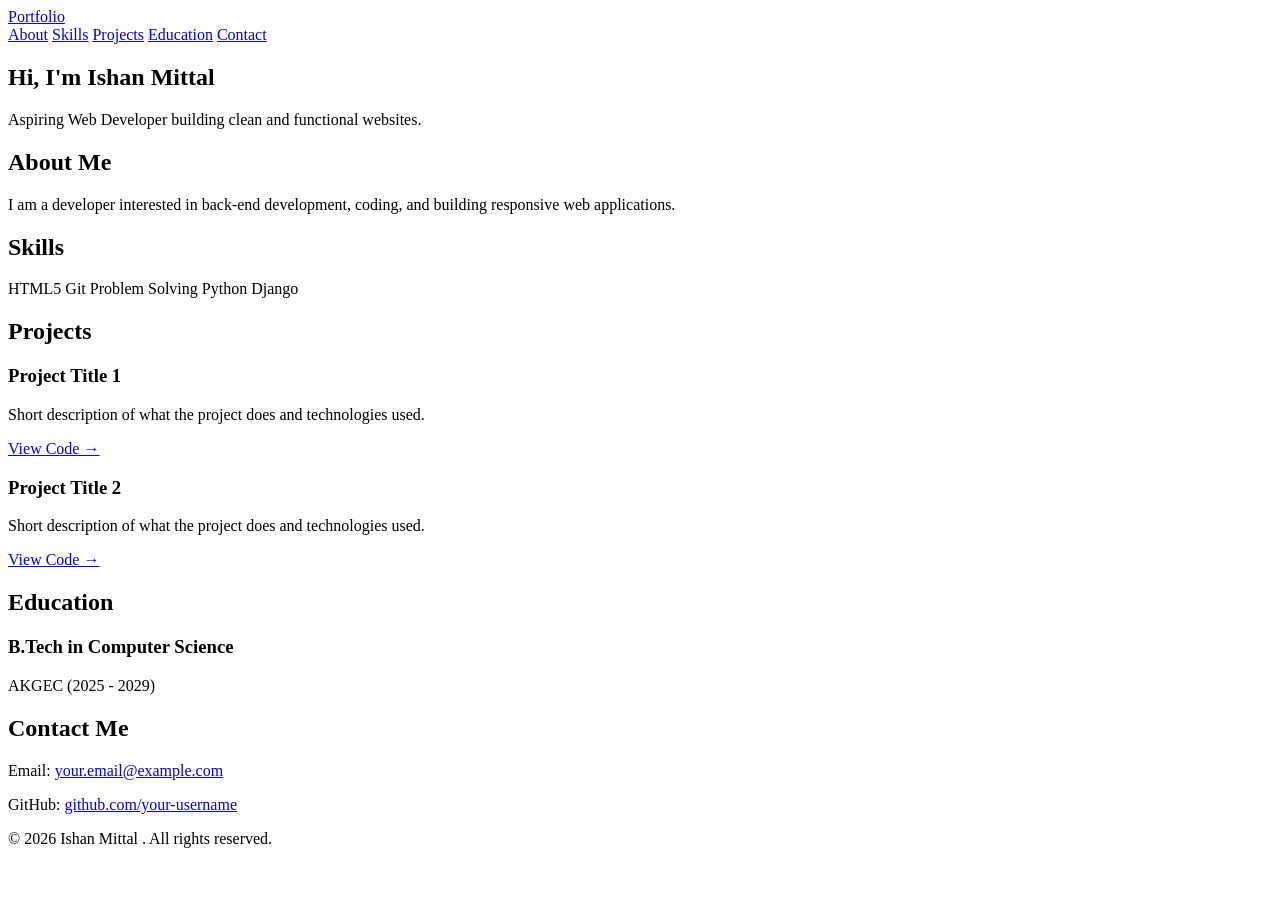
==== index.html @ beb21041 "Html file for portfolio" ====
<!DOCTYPE html>
<html lang="en">
<head>
  <meta charset="UTF-8">
  <meta name="viewport" content="width=device-width, initial-scale=1.0">
  <title>Portfolio | Ishan Mittal</title>
  <link rel="stylesheet" href="style.css">
</head>
<body>

  <!-- Navigation -->
  <nav class="nav">
    <a href="#home" class="logo">Portfolio</a>
    <div class="nav-links">
      <a href="#about">About</a>
      <a href="#skills">Skills</a>
      <a href="#projects">Projects</a>
      <a href="#education">Education</a>
      <a href="#contact">Contact</a>
    </div>
  </nav>

  <!-- Home Section -->
  <section id="home" class="hero">
    <h1>Hi, I'm <span>Ishan Mittal</span></h1>
    <p>Aspiring Web Developer building clean and functional websites.</p>
  </section>

  <main class="container">
    <!-- About Section -->
    <section id="about">
      <h2>About Me</h2>
      <p>I am a developer interested in back-end development, coding, and building responsive web applications.</p>
    </section>

    <!-- Skills Section -->
    <section id="skills">
      <h2>Skills</h2>
      <div class="tags">
        <span>HTML5</span>
        <span>Git</span>
        <span>Problem Solving</span>
        <span>Python</span>
        <span>Django</span>
      </div>
    </section>

    <!-- Projects Section -->
    <section id="projects">
      <h2>Projects</h2>
      <div class="grid">
        <div class="card">
          <h3>Project Title 1</h3>
          <p>Short description of what the project does and technologies used.</p>
          <a href="https://github.com" target="_blank">View Code &rarr;</a>
        </div>
        <div class="card">
          <h3>Project Title 2</h3>
          <p>Short description of what the project does and technologies used.</p>
          <a href="https://github.com" target="_blank">View Code &rarr;</a>
        </div>
      </div>
    </section>

    <!-- Education Section -->
    <section id="education">
      <h2>Education</h2>
      <div class="card">
        <h3>B.Tech in Computer Science</h3>
        <p>AKGEC (2025 - 2029)</p>
      </div>
    </section>

    <!-- Contact Section -->
    <section id="contact">
      <h2>Contact Me</h2>
      <p>Email: <a href="mailto:your.email@example.com" target="_blank">your.email@example.com</a></p>
      <p>GitHub: <a href="https://github.com/IshanMittal007" target="_blank">github.com/your-username</a></p>
    </section>
  </main>

  <!-- Footer -->
  <footer>
    <p>&copy; 2026 Ishan Mittal . All rights reserved.</p>
  </footer>

</body>
</html>
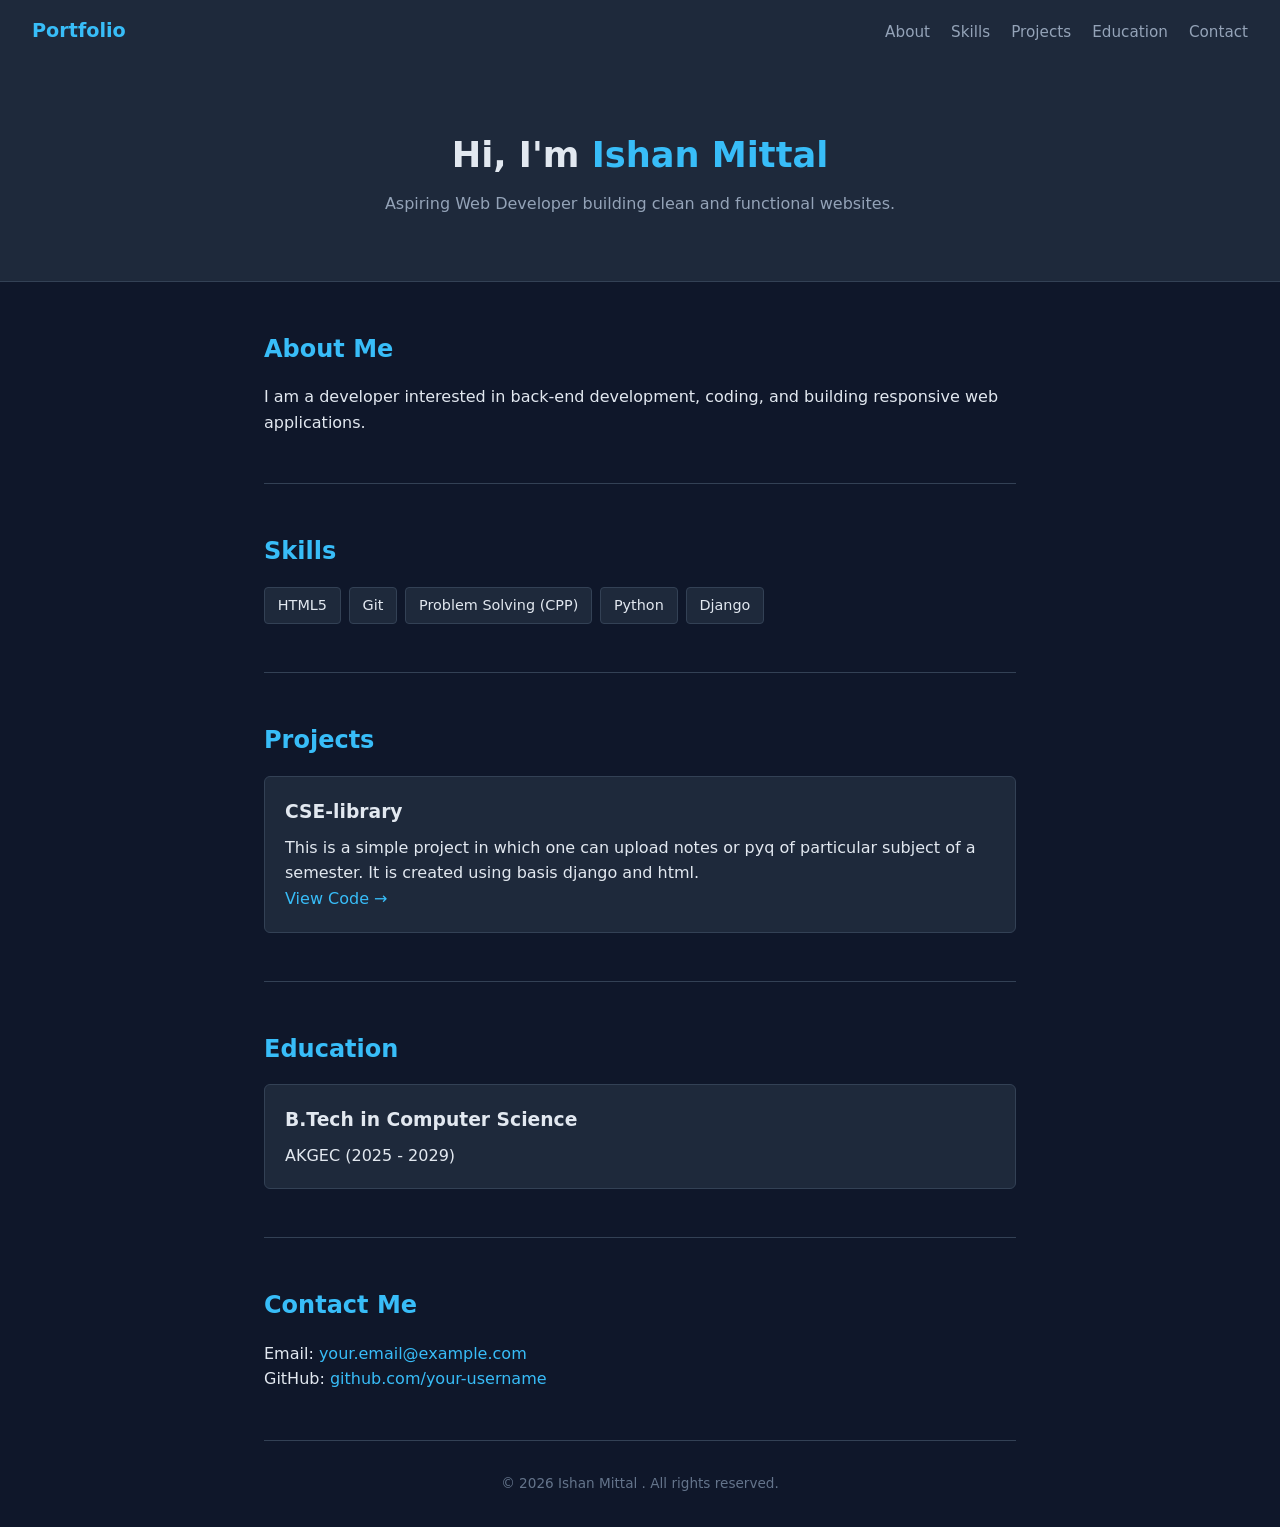
==== commit cd401da3: "html file" ====
--- a/index.html
+++ b/index.html
@@ -39,7 +39,7 @@
       <div class="tags">
         <span>HTML5</span>
         <span>Git</span>
-        <span>Problem Solving</span>
+        <span>Problem Solving (CPP)</span>
         <span>Python</span>
         <span>Django</span>
       </div>
@@ -50,14 +50,11 @@
       <h2>Projects</h2>
       <div class="grid">
         <div class="card">
-          <h3>Project Title 1</h3>
-          <p>Short description of what the project does and technologies used.</p>
-          <a href="https://github.com" target="_blank">View Code &rarr;</a>
-        </div>
-        <div class="card">
-          <h3>Project Title 2</h3>
-          <p>Short description of what the project does and technologies used.</p>
-          <a href="https://github.com" target="_blank">View Code &rarr;</a>
+          <h3>CSE-library</h3>
+          <p>This is a simple project in which one can upload notes or pyq of particular subject of a semester.
+            It is created using basis django and html.
+          </p>
+          <a href="https://github.com/IshanMittal007/Cse-library" target="_blank">View Code &rarr;</a>
         </div>
       </div>
     </section>
--- a/style.css
+++ b/style.css
@@ -0,0 +1,132 @@
+* {
+  box-sizing: border-box;
+  margin: 0;
+  padding: 0;
+}
+
+html {
+  scroll-behavior: smooth;
+  font-family: system-ui, -apple-system, sans-serif;
+  background-color: #0f172a;
+  color: #e2e8f0;
+  line-height: 1.6;
+}
+
+/* Nav */
+.nav {
+  display: flex;
+  justify-content: space-between;
+  align-items: center;
+  padding: 1rem 2rem;
+  background: #1e293b;
+  position: sticky;
+  top: 0;
+}
+
+.logo {
+  font-weight: 700;
+  font-size: 1.2rem;
+  color: #38bdf8;
+  text-decoration: none;
+}
+
+.nav-links a {
+  color: #94a3b8;
+  margin-left: 1rem;
+  text-decoration: none;
+  font-size: 0.95rem;
+}
+
+.nav-links a:hover {
+  color: #38bdf8;
+}
+
+/* Layout */
+.container {
+  max-width: 800px;
+  margin: auto;
+  padding: 0 1.5rem;
+}
+
+section {
+  padding: 3rem 0;
+  border-bottom: 1px solid #334155;
+}
+
+h2 {
+  color: #38bdf8;
+  margin-bottom: 1rem;
+}
+
+/* Hero */
+.hero {
+  text-align: center;
+  padding: 4rem 1.5rem;
+  background: #1e293b;
+}
+
+.hero h1 {
+  font-size: 2.2rem;
+  margin-bottom: 0.5rem;
+}
+
+.hero span {
+  color: #38bdf8;
+}
+
+.hero p {
+  color: #94a3b8;
+}
+
+/* Skills Tags */
+.tags {
+  display: flex;
+  flex-wrap: wrap;
+  gap: 0.5rem;
+}
+
+.tags span {
+  background: #1e293b;
+  border: 1px solid #334155;
+  padding: 0.4rem 0.8rem;
+  border-radius: 4px;
+  font-size: 0.9rem;
+}
+
+/* Project Cards & Grid */
+.grid {
+  display: grid;
+  grid-template-columns: repeat(auto-fit, minmax(250px, 1fr));
+  gap: 1rem;
+}
+
+.card {
+  background: #1e293b;
+  padding: 1.25rem;
+  border-radius: 6px;
+  border: 1px solid #334155;
+}
+
+.card h3 {
+  margin-bottom: 0.5rem;
+}
+
+.card a, #contact a {
+  color: #38bdf8;
+  text-decoration: none;
+}
+
+/* Footer */
+footer {
+  text-align: center;
+  padding: 2rem;
+  color: #64748b;
+  font-size: 0.85rem;
+}
+
+/* Responsive adjustment */
+@media (max-width: 600px) {
+  .nav-links {
+    display: none;
+  }
+}
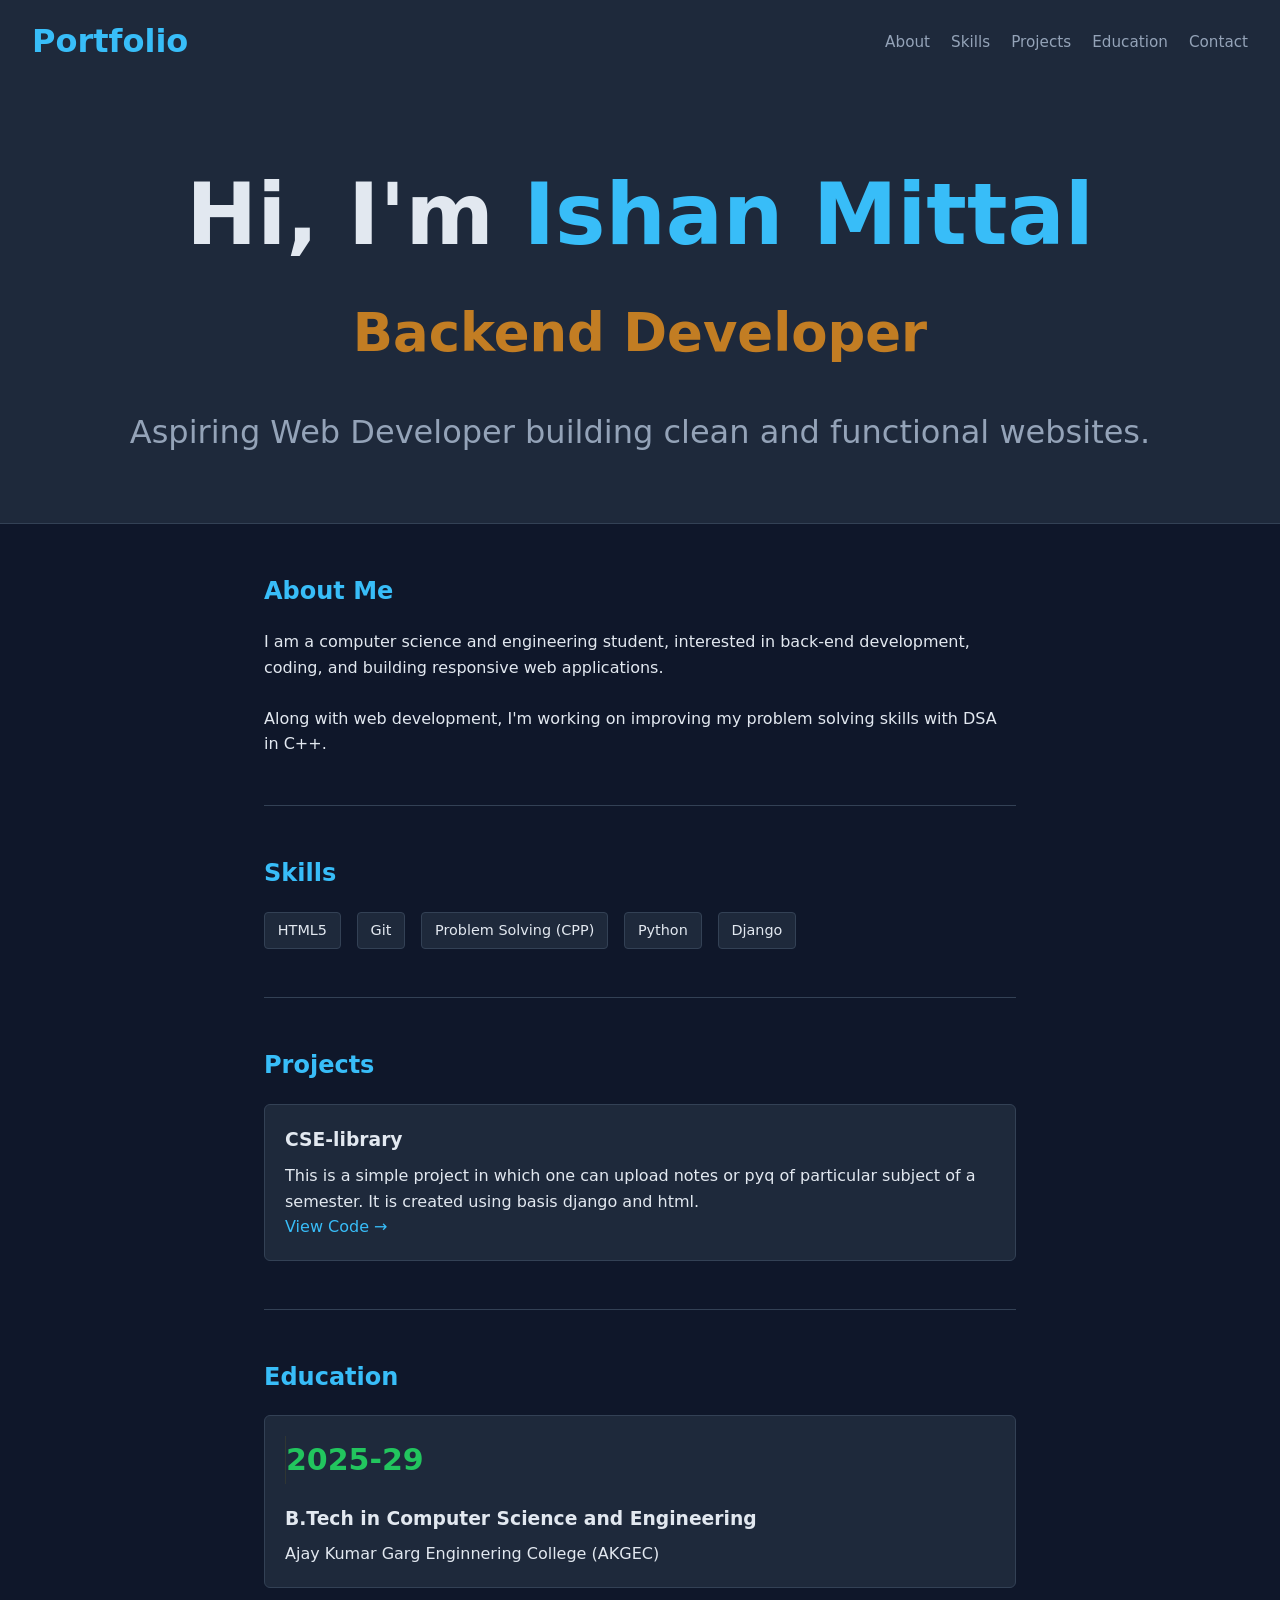
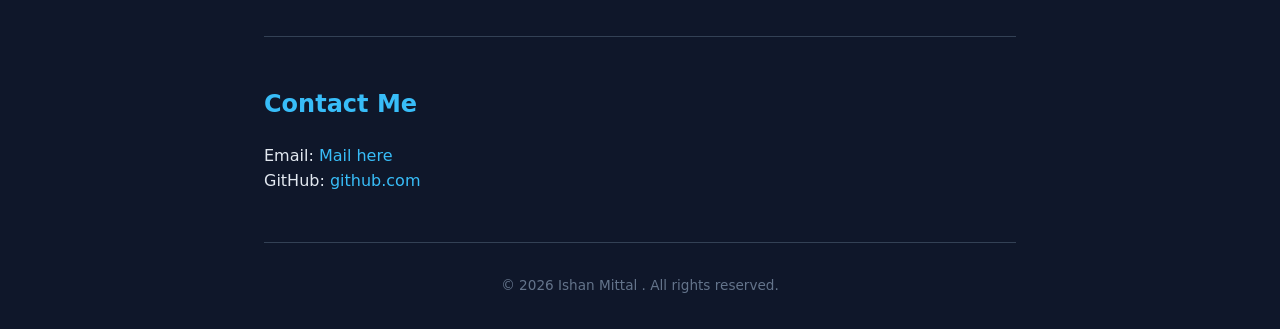
==== commit cdafdf52: "adding style to make more effective" ====
--- a/index.html
+++ b/index.html
@@ -23,6 +23,7 @@
   <!-- Home Section -->
   <section id="home" class="hero">
     <h1>Hi, I'm <span>Ishan Mittal</span></h1>
+    <h2>Backend Developer</h2>
     <p>Aspiring Web Developer building clean and functional websites.</p>
   </section>
 
@@ -30,7 +31,9 @@
     <!-- About Section -->
     <section id="about">
       <h2>About Me</h2>
-      <p>I am a developer interested in back-end development, coding, and building responsive web applications.</p>
+      <p id="content1">I am a computer science and engineering student, interested in back-end development, coding, and building responsive web applications.</p>
+      <br>
+      <p id="content2">Along with web development, I'm working on improving my problem solving skills with DSA in C++.</p>
     </section>
 
     <!-- Skills Section -->
@@ -63,16 +66,21 @@
     <section id="education">
       <h2>Education</h2>
       <div class="card">
-        <h3>B.Tech in Computer Science</h3>
-        <p>AKGEC (2025 - 2029)</p>
+        <div class="education-year">
+            2025-29
+        </div>
+        <div class="content">
+          <h3>B.Tech in Computer Science and Engineering</h3>
+          <p>Ajay Kumar Garg Enginnering College (AKGEC)</p>
+        </div>
       </div>
     </section>
 
     <!-- Contact Section -->
     <section id="contact">
       <h2>Contact Me</h2>
-      <p>Email: <a href="mailto:your.email@example.com" target="_blank">your.email@example.com</a></p>
-      <p>GitHub: <a href="https://github.com/IshanMittal007" target="_blank">github.com/your-username</a></p>
+      <p>Email: <a href="mailto:mittalf1@gmail.com" target="_blank">Mail here</a></p>
+      <p>GitHub: <a href="https://github.com/IshanMittal007" target="_blank">github.com</a></p>
     </section>
   </main>
 
--- a/style.css
+++ b/style.css
@@ -25,7 +25,7 @@
 
 .logo {
   font-weight: 700;
-  font-size: 1.2rem;
+  font-size: 2rem;
   color: #38bdf8;
   text-decoration: none;
 }
@@ -55,7 +55,7 @@
 
 h2 {
   color: #38bdf8;
-  margin-bottom: 1rem;
+  margin-bottom: 1.2rem;
 }
 
 /* Hero */
@@ -66,7 +66,7 @@
 }
 
 .hero h1 {
-  font-size: 2.2rem;
+  font-size: 5.3rem;
   margin-bottom: 0.5rem;
 }
 
@@ -75,14 +75,22 @@
 }
 
 .hero p {
+  font-size: 2rem;
   color: #94a3b8;
 }
+
+.hero h2 {
+  font-size: 3.3rem;
+  margin-bottom: 2rem;
+  color:rgb(194, 125, 35)
+}
+
 
 /* Skills Tags */
 .tags {
   display: flex;
   flex-wrap: wrap;
-  gap: 0.5rem;
+  gap: 1rem;
 }
 
 .tags span {
@@ -116,6 +124,16 @@
   text-decoration: none;
 }
 
+.education-year{
+    border-left: 1px solid #303633;
+    /* padding-left: 30px; */
+    min-width: 110px;
+    margin-bottom: 1.2rem;
+    color: #22c55e;
+    font-size: 30px;
+    font-weight: 700;
+}
+
 /* Footer */
 footer {
   text-align: center;
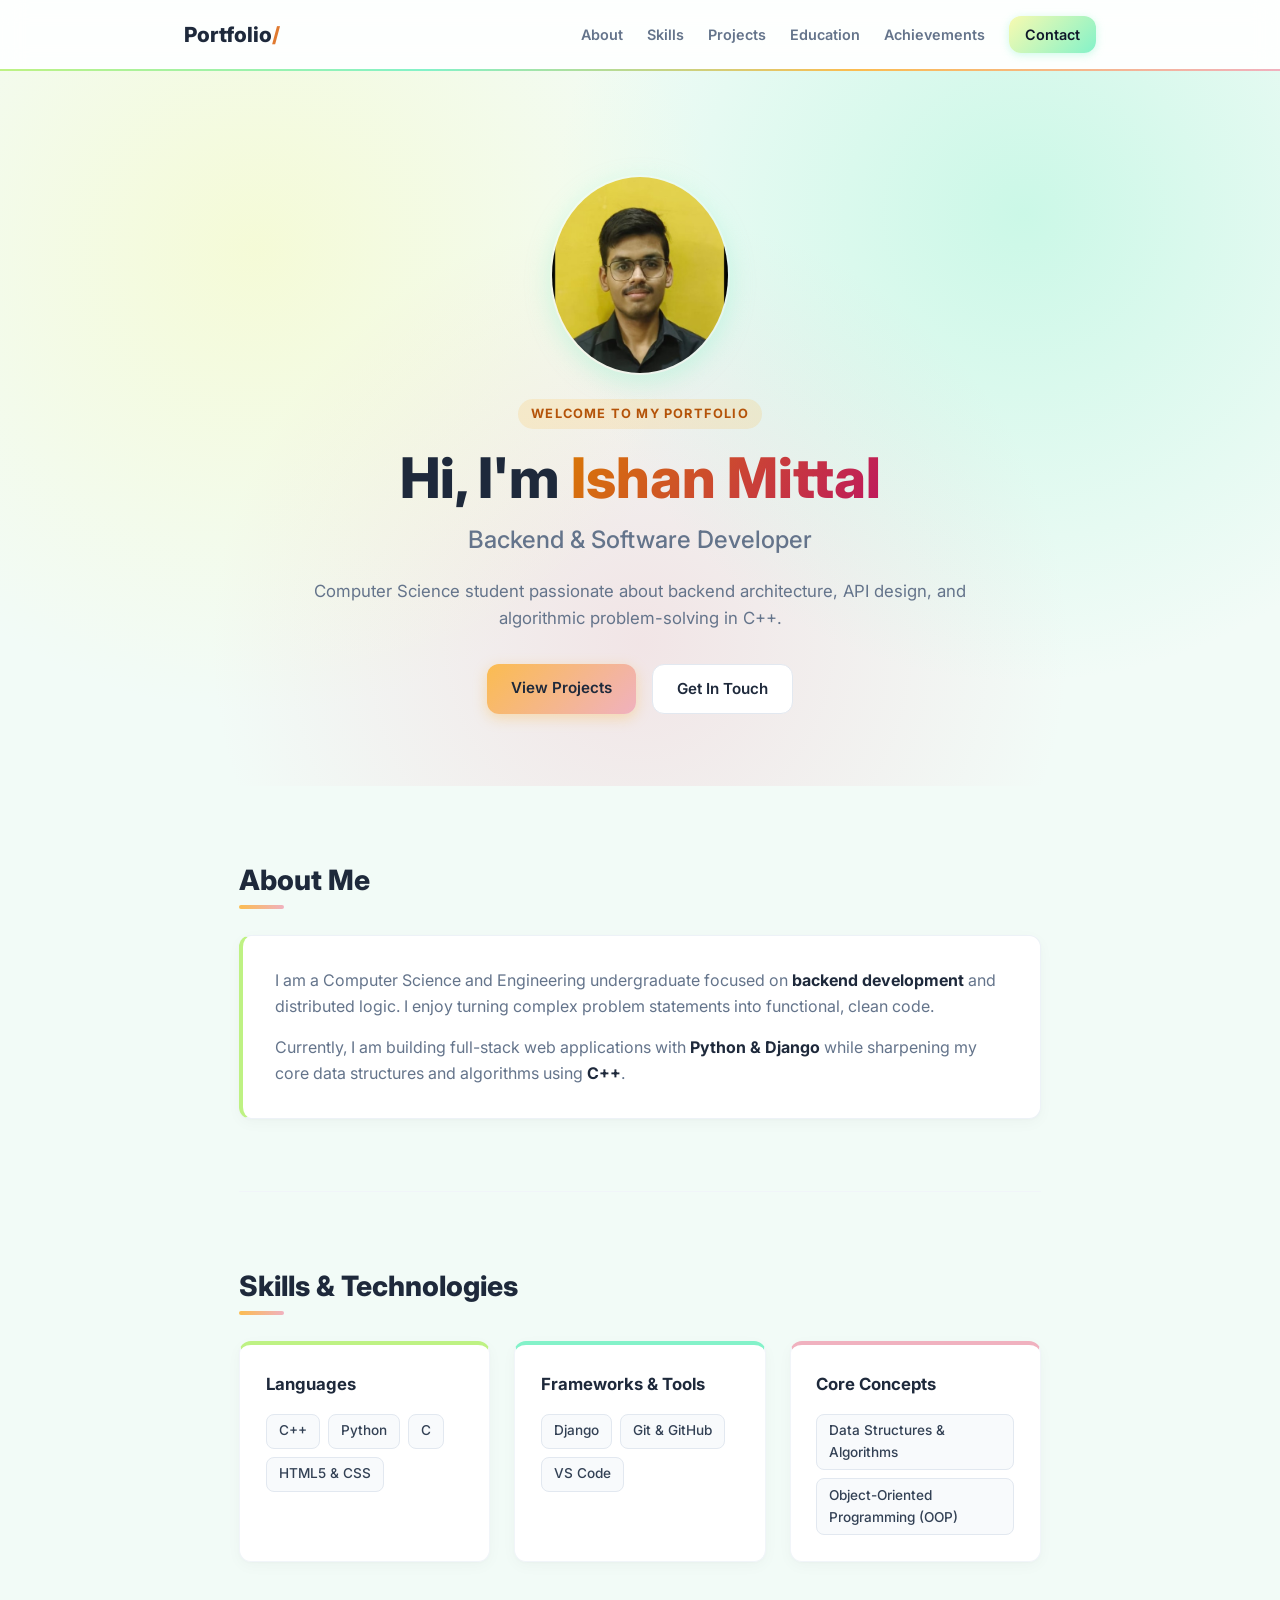
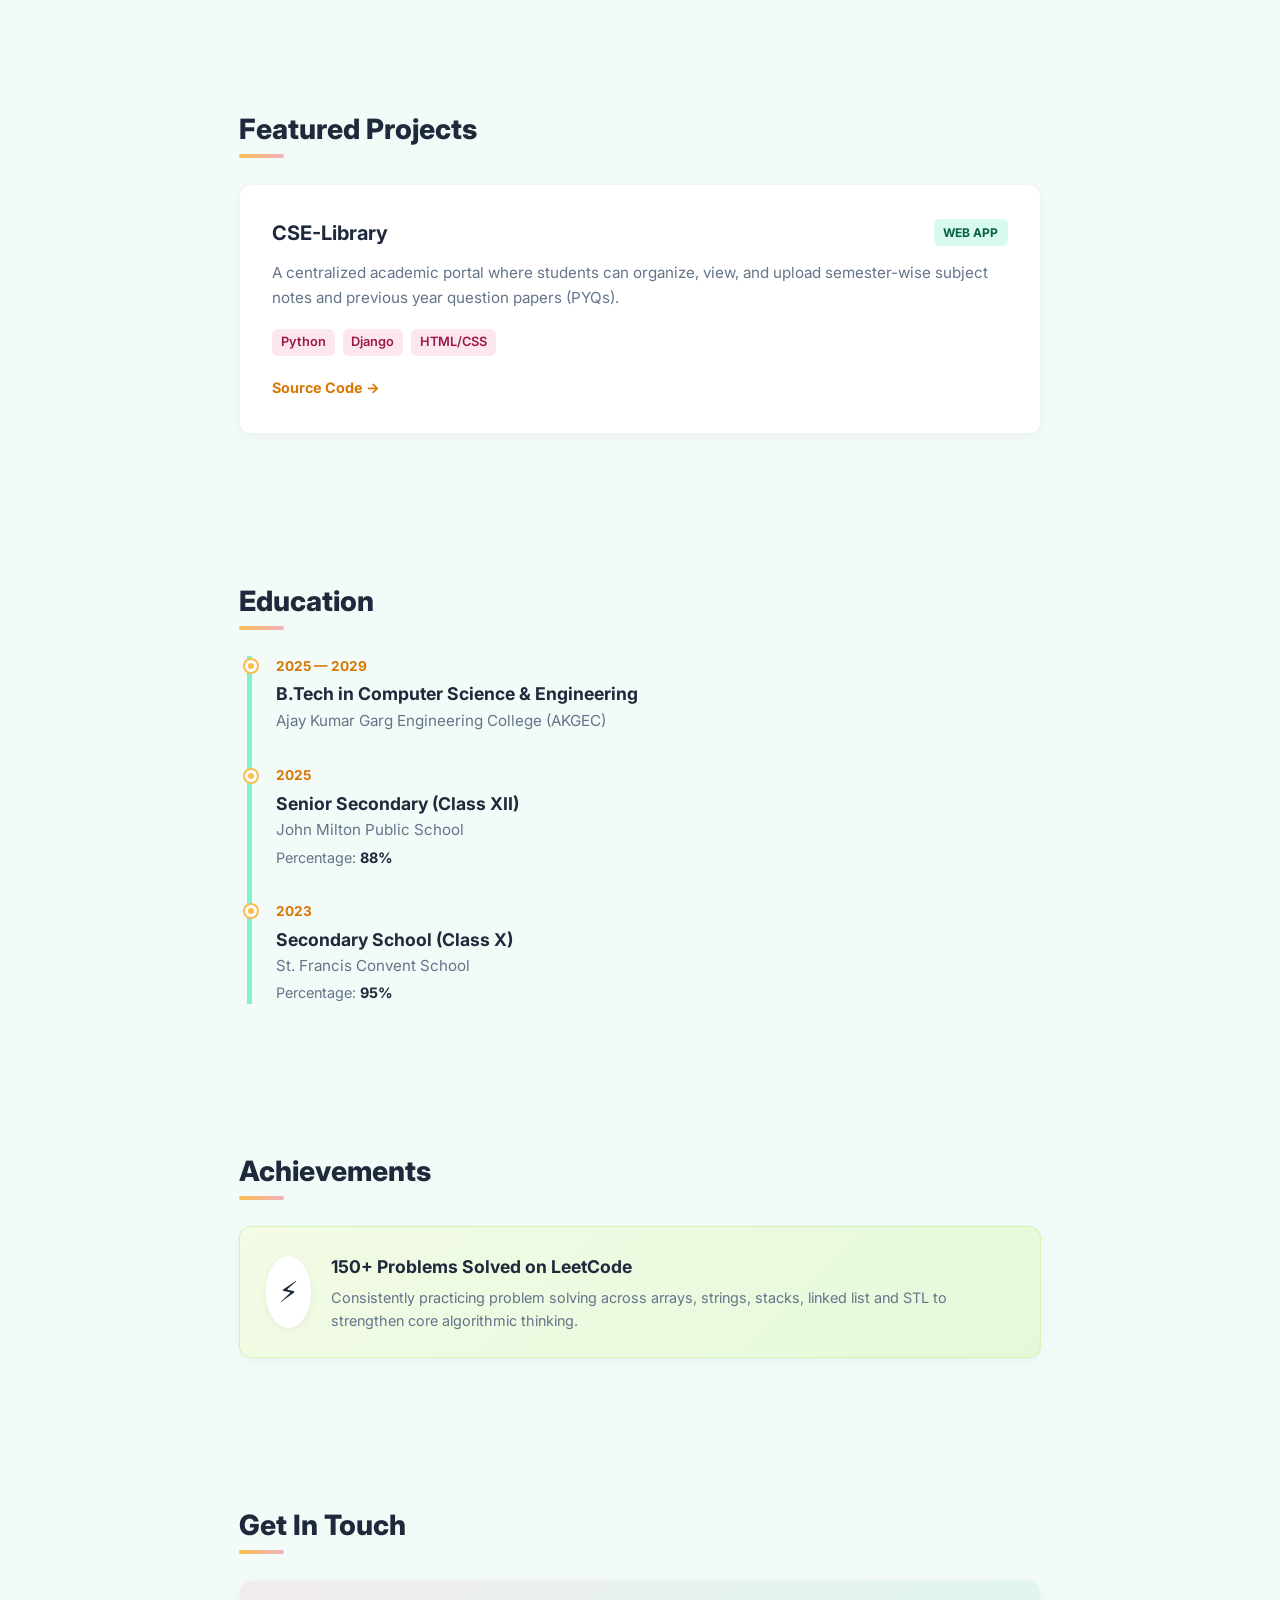
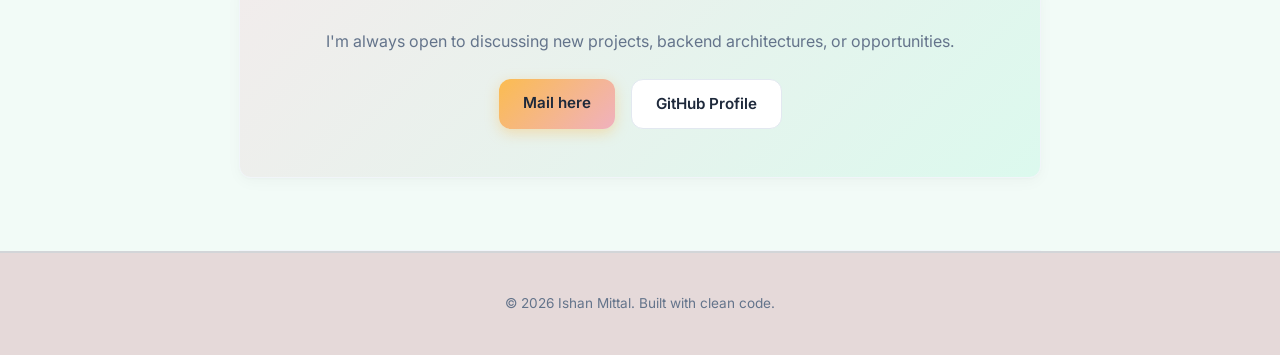
==== commit 742280de: "changing file name" ====
--- a/index.html
+++ b/index.html
@@ -3,90 +3,179 @@
 <head>
   <meta charset="UTF-8">
   <meta name="viewport" content="width=device-width, initial-scale=1.0">
-  <title>Portfolio | Ishan Mittal</title>
+  <title>Ishan Mittal | Backend Developer</title>
   <link rel="stylesheet" href="style.css">
+  <!-- Google Fonts -->
+  <link rel="preconnect" href="https://fonts.googleapis.com">
+  <link rel="preconnect" href="https://fonts.gstatic.com" crossorigin>
+  <link href="https://fonts.googleapis.com/css2?family=Inter:wght@300;400;500;600;700&display=swap" rel="stylesheet">
 </head>
 <body>
 
   <!-- Navigation -->
   <nav class="nav">
-    <a href="#home" class="logo">Portfolio</a>
-    <div class="nav-links">
-      <a href="#about">About</a>
-      <a href="#skills">Skills</a>
-      <a href="#projects">Projects</a>
-      <a href="#education">Education</a>
-      <a href="#contact">Contact</a>
+    <div class="nav-container">
+      <a href="#home" class="logo">Portfolio<span>/</span></a>
+      <div class="nav-links">
+        <a href="#about">About</a>
+        <a href="#skills">Skills</a>
+        <a href="#projects">Projects</a>
+        <a href="#education">Education</a>
+        <a href="#achievements">Achievements</a>
+        <a href="#contact" class="btn-nav">Contact</a>
+      </div>
     </div>
   </nav>
 
-  <!-- Home Section -->
-  <section id="home" class="hero">
-    <h1>Hi, I'm <span>Ishan Mittal</span></h1>
-    <h2>Backend Developer</h2>
-    <p>Aspiring Web Developer building clean and functional websites.</p>
-  </section>
+  <!-- Hero Section -->
+  <header id="home" class="hero">
+    <div class="hero-content">
+        <div class="profile-wrapper">
+            <img src="profile.jpeg" alt="Ishan Mittal" class="profile-img">
+        </div>
+      <p class="hero-tag">Welcome to my portfolio</p>
+      <h1>Hi, I'm <span class="highlight">Ishan Mittal</span></h1>
+      <h2>Backend &amp; Software Developer</h2>
+      <p class="hero-desc">
+        Computer Science student passionate about backend architecture, API design, and algorithmic problem-solving in C++.
+      </p>
+      <div class="hero-btns">
+        <a href="#projects" class="btn btn-primary">View Projects</a>
+        <a href="#contact" class="btn btn-outline">Get In Touch</a>
+      </div>
+    </div>
+  </header>
 
   <main class="container">
+    
     <!-- About Section -->
-    <section id="about">
-      <h2>About Me</h2>
-      <p id="content1">I am a computer science and engineering student, interested in back-end development, coding, and building responsive web applications.</p>
-      <br>
-      <p id="content2">Along with web development, I'm working on improving my problem solving skills with DSA in C++.</p>
+    <section id="about" class="section">
+      <h2 class="section-title">About Me</h2>
+      <div class="about-card">
+        <p>I am a Computer Science and Engineering undergraduate focused on <strong>backend development</strong> and distributed logic. I enjoy turning complex problem statements into functional, clean code.</p>
+        <p>Currently, I am building full-stack web applications with <strong>Python &amp; Django</strong> while sharpening my core data structures and algorithms using <strong>C++</strong>.</p>
+      </div>
     </section>
 
     <!-- Skills Section -->
-    <section id="skills">
-      <h2>Skills</h2>
-      <div class="tags">
-        <span>HTML5</span>
-        <span>Git</span>
-        <span>Problem Solving (CPP)</span>
-        <span>Python</span>
-        <span>Django</span>
+    <section id="skills" class="section">
+      <h2 class="section-title">Skills &amp; Technologies</h2>
+      <div class="skills-grid">
+        <div class="skill-category">
+          <h3>Languages</h3>
+          <div class="tags">
+            <span>C++</span>
+            <span>Python</span>
+            <span>C</span>
+            <span>HTML5 &amp; CSS</span>
+          </div>
+        </div>
+        <div class="skill-category">
+          <h3>Frameworks &amp; Tools</h3>
+          <div class="tags">
+            <span>Django</span>
+            <span>Git &amp; GitHub</span>
+            <span>VS Code</span>
+          </div>
+        </div>
+        <div class="skill-category">
+          <h3>Core Concepts</h3>
+          <div class="tags">
+            <span>Data Structures &amp; Algorithms</span>
+            <span>Object-Oriented Programming (OOP)</span>
+          </div>
+        </div>
       </div>
     </section>
 
     <!-- Projects Section -->
-    <section id="projects">
-      <h2>Projects</h2>
-      <div class="grid">
-        <div class="card">
-          <h3>CSE-library</h3>
-          <p>This is a simple project in which one can upload notes or pyq of particular subject of a semester.
-            It is created using basis django and html.
-          </p>
-          <a href="https://github.com/IshanMittal007/Cse-library" target="_blank">View Code &rarr;</a>
+    <section id="projects" class="section">
+      <h2 class="section-title">Featured Projects</h2>
+      <div class="project-grid">
+        <div class="project-card">
+          <div class="project-header">
+            <h3>CSE-Library</h3>
+            <span class="project-tag">Web App</span>
+          </div>
+          <p>A centralized academic portal where students can organize, view, and upload semester-wise subject notes and previous year question papers (PYQs).</p>
+          <div class="project-tech">
+            <span>Python</span>
+            <span>Django</span>
+            <span>HTML/CSS</span>
+          </div>
+          <div class="project-links">
+            <a href="https://github.com/IshanMittal007/Cse-library" target="_blank" rel="noopener noreferrer">Source Code &rarr;</a>
+          </div>
         </div>
       </div>
     </section>
 
     <!-- Education Section -->
-    <section id="education">
-      <h2>Education</h2>
-      <div class="card">
-        <div class="education-year">
-            2025-29
+    <section id="education" class="section">
+      <h2 class="section-title">Education</h2>
+      <div class="timeline">
+        
+        <div class="timeline-item">
+          <div class="timeline-dot"></div>
+          <div class="timeline-date">2025 — 2029</div>
+          <div class="timeline-content">
+            <h3>B.Tech in Computer Science &amp; Engineering</h3>
+            <p class="institution">Ajay Kumar Garg Engineering College (AKGEC)</p>
+          </div>
         </div>
-        <div class="content">
-          <h3>B.Tech in Computer Science and Engineering</h3>
-          <p>Ajay Kumar Garg Enginnering College (AKGEC)</p>
+
+        <div class="timeline-item">
+          <div class="timeline-dot"></div>
+          <div class="timeline-date">2025</div>
+          <div class="timeline-content">
+            <h3>Senior Secondary (Class XII)</h3>
+            <p class="institution">John Milton Public School</p>
+            <p class="score">Percentage: <strong>88%</strong></p>
+          </div>
+        </div>
+
+        <div class="timeline-item">
+          <div class="timeline-dot"></div>
+          <div class="timeline-date">2023</div>
+          <div class="timeline-content">
+            <h3>Secondary School (Class X)</h3>
+            <p class="institution">St. Francis Convent School</p>
+            <p class="score">Percentage: <strong>95%</strong></p>
+          </div>
+        </div>
+
+      </div>
+    </section>
+
+    <!-- Achievements Section -->
+    <section id="achievements" class="section">
+      <h2 class="section-title">Achievements</h2>
+      <div class="achievement-card">
+        <div class="achievement-badge">⚡</div>
+        <div class="achievement-details">
+          <h3>150+ Problems Solved on LeetCode</h3>
+          <p>Consistently practicing problem solving across arrays, strings, stacks, linked list and STL to strengthen core algorithmic thinking.</p>
         </div>
       </div>
     </section>
 
     <!-- Contact Section -->
-    <section id="contact">
-      <h2>Contact Me</h2>
-      <p>Email: <a href="mailto:mittalf1@gmail.com" target="_blank">Mail here</a></p>
-      <p>GitHub: <a href="https://github.com/IshanMittal007" target="_blank">github.com</a></p>
+    <section id="contact" class="section">
+      <h2 class="section-title">Get In Touch</h2>
+      <div class="contact-box">
+        <p>I'm always open to discussing new projects, backend architectures, or opportunities.</p>
+        <div class="contact-links">
+          <a href="mailto:mittalf1@gmail.com" class="btn btn-primary">Mail here</a>
+          <a href="https://github.com/IshanMittal007" target="_blank" rel="noopener noreferrer" class="btn btn-outline">GitHub Profile</a>
+        </div>
+      </div>
     </section>
+
   </main>
 
   <!-- Footer -->
   <footer>
-    <p>&copy; 2026 Ishan Mittal . All rights reserved.</p>
+    <p>&copy; 2026 Ishan Mittal. Built with clean code.</p>
   </footer>
 
 </body>
--- a/style.css
+++ b/style.css
@@ -1,3 +1,22 @@
+/* Color Palette System */
+:root {
+  --color-lemon: #f8fab0;
+  --color-amber: #fbbc50;
+  --color-lime: #bef283;
+  --color-mint: #83f2c9;
+  --color-blush: #f0b1bf;
+
+  /* Theme mappings */
+  --bg-main: #f2fbf7;
+  --bg-card: #ffffff;
+  --text-main: #1e293b;
+  --text-muted: #64748b;
+  --border: #f1f5f9;
+  --radius: 12px;
+  --shadow-sm: 0 4px 15px rgba(0, 0, 0, 0.03), 0 1px 3px rgba(0, 0, 0, 0.02);
+  --shadow-hover: 0 10px 25px -3px rgba(0, 0, 0, 0.08);
+}
+
 * {
   box-sizing: border-box;
   margin: 0;
@@ -6,145 +25,506 @@
 
 html {
   scroll-behavior: smooth;
-  font-family: system-ui, -apple-system, sans-serif;
-  background-color: #0f172a;
-  color: #e2e8f0;
+  font-family: 'Inter', system-ui, -apple-system, sans-serif;
+  background-color: var(--bg-main);
+  color: var(--text-main);
   line-height: 1.6;
 }
 
-/* Nav */
+/* Navigation */
 .nav {
+  position: sticky;
+  top: 0;
+  z-index: 100;
+  background: rgba(255, 255, 255, 0.85);
+  backdrop-filter: blur(12px);
+  border-bottom: 2px solid;
+  border-image: linear-gradient(to right, var(--color-lime), var(--color-mint), var(--color-amber), var(--color-blush)) 1;
+}
+
+.nav-container {
+  max-width: 960px;
+  margin: auto;
   display: flex;
   justify-content: space-between;
   align-items: center;
-  padding: 1rem 2rem;
-  background: #1e293b;
-  position: sticky;
-  top: 0;
+  padding: 1rem 1.5rem;
 }
 
 .logo {
-  font-weight: 700;
-  font-size: 2rem;
-  color: #38bdf8;
+  font-weight: 800;
+  font-size: 1.3rem;
+  color: var(--text-main);
   text-decoration: none;
 }
 
+.logo span {
+  color: #e07a30;
+}
+
+.nav-links {
+  display: flex;
+  align-items: center;
+  gap: 1.5rem;
+}
+
 .nav-links a {
-  color: #94a3b8;
-  margin-left: 1rem;
+  color: var(--text-muted);
   text-decoration: none;
-  font-size: 0.95rem;
+  font-size: 0.9rem;
+  font-weight: 600;
+  transition: color 0.5s ease;
 }
 
 .nav-links a:hover {
-  color: #38bdf8;
+  color: #c95772;
+}
+
+.btn-nav {
+  padding: 0.45rem 1rem;
+  background: linear-gradient(135deg, var(--color-lemon), var(--color-mint));
+  border: none;
+  border-radius: var(--radius);
+  color: #0f172a !important;
+  box-shadow: 0 2px 8px rgba(131, 242, 201, 0.4);
 }
 
 /* Layout */
 .container {
-  max-width: 800px;
+  max-width: 850px;
   margin: auto;
   padding: 0 1.5rem;
 }
 
-section {
-  padding: 3rem 0;
-  border-bottom: 1px solid #334155;
-}
-
-h2 {
-  color: #38bdf8;
+.section {
+  padding: 4.5rem 0;
+  border-bottom: 1px solid #f1f5f9;
+}
+
+.section-title {
+  font-size: 1.75rem;
+  font-weight: 800;
+  color: var(--text-main);
+  margin-bottom: 2rem;
+  position: relative;
+  display: inline-block;
+}
+
+.section-title::after {
+  content: '';
+  position: absolute;
+  left: 0;
+  bottom: -6px;
+  width: 45px;
+  height: 4px;
+  background: linear-gradient(to right, var(--color-amber), var(--color-blush));
+  border-radius: 4px;
+}
+
+/* Profile Picture Styling */
+.profile-wrapper {
+  width: 180px;
+  height: 200px;
+  margin: 0 auto 1.5rem auto;
+  border-radius: 50%;
+  padding: 2px;
+  /* Glowing gradient border using your palette */
+  /* background: linear-gradient(135deg, var(--color-lemon), var(--color-mint), var(--color-amber), var(--color-blush)); */
+  box-shadow: 0 8px 24px rgba(131, 242, 201, 0.35);
+  transition: transform 0.3s ease, box-shadow 0.3s ease;
+}
+
+.profile-wrapper:hover {
+  transform: scale(1.05);
+  box-shadow: 0 12px 30px rgba(240, 177, 191, 0.5);
+}
+
+.profile-img {
+  width: 100%;
+  height: 100%;
+  object-fit: cover;
+  border-radius: 50%;
+  display: block;
+  background: #ffffff;
+}
+
+/* Hero Section */
+.hero {
+  padding: 6.5rem 1.5rem 4.5rem;
+  text-align: center;
+  /* Multi-color ambient background glow */
+  background: 
+    radial-gradient(circle at 20% 25%, rgba(248, 250, 176, 0.45) 0%, transparent 40%),
+    radial-gradient(circle at 80% 20%, rgba(131, 242, 201, 0.35) 0%, transparent 40%),
+    radial-gradient(circle at 50% 80%, rgba(240, 177, 191, 0.3) 0%, transparent 50%);
+}
+
+.hero-content {
+  max-width: 700px;
+  margin: auto;
+}
+
+.hero-tag {
+  display: inline-block;
+  font-size: 0.8rem;
+  font-weight: 700;
+  text-transform: uppercase;
+  letter-spacing: 1.2px;
+  background: rgba(251, 188, 80, 0.2);
+  color: #b45309;
+  padding: 0.3rem 0.8rem;
+  border-radius: 20px;
+  margin-bottom: 1rem;
+}
+
+.hero h1 {
+  font-size: clamp(2.2rem, 5vw, 3.5rem);
+  font-weight: 800;
+  line-height: 1.2;
+  margin-bottom: 0.5rem;
+  color: var(--text-main);
+}
+
+.hero .highlight {
+  background: linear-gradient(120deg, #d97706, #be185d);
+  background-clip: text;
+  -webkit-background-clip: text;
+  -webkit-text-fill-color: transparent;
+}
+
+.hero h2 {
+  font-size: clamp(1.2rem, 3vw, 1.5rem);
+  color: var(--text-muted);
+  font-weight: 500;
   margin-bottom: 1.2rem;
 }
 
-/* Hero */
-.hero {
+.hero-desc {
+  font-size: 1.05rem;
+  color: var(--text-muted);
+  margin-bottom: 2rem;
+}
+
+.hero-btns {
+  display: flex;
+  justify-content: center;
+  gap: 1rem;
+}
+
+/* Buttons */
+.btn {
+  display: inline-block;
+  padding: 0.75rem 1.5rem;
+  font-size: 0.95rem;
+  font-weight: 600;
+  text-decoration: none;
+  border-radius: var(--radius);
+  transition: all 0.25s ease;
+}
+
+.btn-primary {
+  background: linear-gradient(135deg, var(--color-amber), var(--color-blush));
+  color: #1e293b;
+  box-shadow: 0 4px 14px rgba(251, 188, 80, 0.4);
+  border: none;
+}
+
+.btn-primary:hover {
+  transform: translateY(-2px);
+  box-shadow: 0 6px 20px rgba(240, 177, 191, 0.6);
+}
+
+.btn-outline {
+  background: var(--bg-card);
+  color: var(--text-main);
+  border: 1.5px solid #e2e8f0;
+}
+
+.btn-outline:hover {
+  border-color: var(--color-mint);
+  background: rgba(131, 242, 201, 0.15);
+  transform: translateY(-2px);
+}
+
+/* About */
+.about-card {
+  background: var(--bg-card);
+  border: 1px solid #edf2f7;
+  border-left: 4px solid var(--color-lime);
+  padding: 2rem;
+  border-radius: var(--radius);
+  box-shadow: var(--shadow-sm);
+  display: flex;
+  flex-direction: column;
+  gap: 1rem;
+  color: var(--text-muted);
+}
+
+.about-card strong {
+  color: var(--text-main);
+}
+
+/* Skills */
+.skills-grid {
+  display: grid;
+  grid-template-columns: repeat(auto-fit, minmax(240px, 1fr));
+  gap: 1.5rem;
+}
+
+.skill-category {
+  background: var(--bg-card);
+  border: 1px solid #f1f5f9;
+  padding: 1.6rem;
+  border-radius: var(--radius);
+  box-shadow: var(--shadow-sm);
+}
+
+.skill-category:nth-child(1) {
+  border-top: 4px solid var(--color-lime);
+}
+
+.skill-category:nth-child(2) {
+  border-top: 4px solid var(--color-mint);
+}
+
+.skill-category:nth-child(3) {
+  border-top: 4px solid var(--color-blush);
+}
+
+.skill-category h3 {
+  font-size: 1.05rem;
+  margin-bottom: 1rem;
+  color: var(--text-main);
+}
+
+.tags {
+  display: flex;
+  flex-wrap: wrap;
+  gap: 0.5rem;
+}
+
+.tags span {
+  background: #f8fafc;
+  border: 1px solid #e2e8f0;
+  padding: 0.35rem 0.75rem;
+  border-radius: 8px;
+  font-size: 0.85rem;
+  color: #334155;
+  font-weight: 500;
+  transition: all 0.2s ease;
+}
+
+.tags span:hover {
+  background: var(--color-lemon);
+  border-color: #e2e890;
+}
+
+/* Projects */
+.project-grid {
+  display: grid;
+  grid-template-columns: 1fr;
+  gap: 1.5rem;
+}
+
+.project-card {
+  background: var(--bg-card);
+  border: 1px solid #f1f5f9;
+  padding: 2rem;
+  border-radius: var(--radius);
+  box-shadow: var(--shadow-sm);
+  transition: transform 0.25s ease, box-shadow 0.25s ease;
+}
+
+.project-card:hover {
+  transform: translateY(-4px);
+  box-shadow: var(--shadow-hover);
+}
+
+.project-header {
+  display: flex;
+  justify-content: space-between;
+  align-items: center;
+  margin-bottom: 0.8rem;
+}
+
+.project-header h3 {
+  font-size: 1.25rem;
+  color: var(--text-main);
+}
+
+.project-tag {
+  font-size: 0.75rem;
+  font-weight: 700;
+  text-transform: uppercase;
+  background: rgba(131, 242, 201, 0.3);
+  color: #065f46;
+  padding: 0.25rem 0.6rem;
+  border-radius: 6px;
+}
+
+.project-card p {
+  color: var(--text-muted);
+  font-size: 0.95rem;
+  margin-bottom: 1.2rem;
+}
+
+.project-tech {
+  display: flex;
+  flex-wrap: wrap;
+  gap: 0.5rem;
+  margin-bottom: 1.2rem;
+}
+
+.project-tech span {
+  font-size: 0.8rem;
+  color: #9d174d;
+  background: rgba(240, 177, 191, 0.3);
+  padding: 0.2rem 0.55rem;
+  border-radius: 6px;
+  font-weight: 600;
+}
+
+.project-links a {
+  color: #d97706;
+  text-decoration: none;
+  font-size: 0.9rem;
+  font-weight: 700;
+  transition: color 0.2s;
+}
+
+.project-links a:hover {
+  color: #b45309;
+}
+
+/* Timeline (Education) */
+.timeline {
+  position: relative;
+  border-left: 5px solid var(--color-mint);
+  margin-left: 0.5rem;
+  padding-left: 1.5rem;
+  display: flex;
+  flex-direction: column;
+  gap: 2rem;
+}
+
+.timeline-item {
+  position: relative;
+}
+
+.timeline-dot {
+  position: absolute;
+  left: -1.95rem;
+  top: 0.3rem;
+  width: 12px;
+  height: 12px;
+  border-radius: 50%;
+  background: var(--color-amber);
+  border: 3px solid #ffffff;
+  box-shadow: 0 0 0 2px var(--color-amber);
+}
+
+.timeline-date {
+  font-size: 0.85rem;
+  font-weight: 700;
+  color: #d97706;
+  margin-bottom: 0.2rem;
+}
+
+.timeline-content h3 {
+  font-size: 1.1rem;
+  color: var(--text-main);
+}
+
+.institution {
+  color: var(--text-muted);
+  font-size: 0.95rem;
+}
+
+.score {
+  font-size: 0.9rem;
+  color: var(--text-muted);
+  margin-top: 0.2rem;
+}
+
+.score strong {
+  color: var(--text-main);
+}
+
+/* Achievements */
+.achievement-card {
+  display: flex;
+  align-items: center;
+  gap: 1.2rem;
+  background: linear-gradient(135deg, rgba(248, 250, 176, 0.25), rgba(190, 242, 131, 0.25));
+  border: 1px solid rgba(190, 242, 131, 0.5);
+  padding: 1.6rem;
+  border-radius: var(--radius);
+  box-shadow: var(--shadow-sm);
+}
+
+.achievement-badge {
+  font-size: 1.8rem;
+  background: #ffffff;
+  padding: 0.8rem;
+  border-radius: 50%;
+  box-shadow: 0 2px 8px rgba(0, 0, 0, 0.05);
+}
+
+.achievement-details h3 {
+  font-size: 1.1rem;
+  margin-bottom: 0.3rem;
+  color: var(--text-main);
+}
+
+.achievement-details p {
+  font-size: 0.9rem;
+  color: var(--text-muted);
+}
+
+/* Contact */
+.contact-box {
+  background: linear-gradient(135deg, rgba(240, 177, 191, 0.2), rgba(131, 242, 201, 0.2));
+  border: 1px solid #f1f5f9;
+  padding: 3rem 1.5rem;
+  border-radius: var(--radius);
   text-align: center;
-  padding: 4rem 1.5rem;
-  background: #1e293b;
-}
-
-.hero h1 {
-  font-size: 5.3rem;
-  margin-bottom: 0.5rem;
-}
-
-.hero span {
-  color: #38bdf8;
-}
-
-.hero p {
-  font-size: 2rem;
-  color: #94a3b8;
-}
-
-.hero h2 {
-  font-size: 3.3rem;
-  margin-bottom: 2rem;
-  color:rgb(194, 125, 35)
-}
-
-
-/* Skills Tags */
-.tags {
-  display: flex;
+  box-shadow: var(--shadow-sm);
+}
+
+.contact-box p {
+  color: var(--text-muted);
+  margin-bottom: 1.5rem;
+}
+
+.contact-links {
+  display: flex;
+  justify-content: center;
   flex-wrap: wrap;
   gap: 1rem;
-}
-
-.tags span {
-  background: #1e293b;
-  border: 1px solid #334155;
-  padding: 0.4rem 0.8rem;
-  border-radius: 4px;
-  font-size: 0.9rem;
-}
-
-/* Project Cards & Grid */
-.grid {
-  display: grid;
-  grid-template-columns: repeat(auto-fit, minmax(250px, 1fr));
-  gap: 1rem;
-}
-
-.card {
-  background: #1e293b;
-  padding: 1.25rem;
-  border-radius: 6px;
-  border: 1px solid #334155;
-}
-
-.card h3 {
-  margin-bottom: 0.5rem;
-}
-
-.card a, #contact a {
-  color: #38bdf8;
-  text-decoration: none;
-}
-
-.education-year{
-    border-left: 1px solid #303633;
-    /* padding-left: 30px; */
-    min-width: 110px;
-    margin-bottom: 1.2rem;
-    color: #22c55e;
-    font-size: 30px;
-    font-weight: 700;
 }
 
 /* Footer */
 footer {
   text-align: center;
-  padding: 2rem;
-  color: #64748b;
+  padding: 2.5rem 1rem;
+  color: var(--text-muted);
   font-size: 0.85rem;
-}
-
-/* Responsive adjustment */
-@media (max-width: 600px) {
+  border-top: 2px solid #d2d5d8;
+  background: #e5d9d9;
+}
+
+/* Responsive */
+@media (max-width: 650px) {
   .nav-links {
     display: none;
   }
+  .hero {
+    padding: 4.5rem 1rem 3rem;
+  }
+  .section {
+    padding: 3.5rem 0;
+  }
+  .hero-btns {
+    flex-direction: column;
+  }
 }
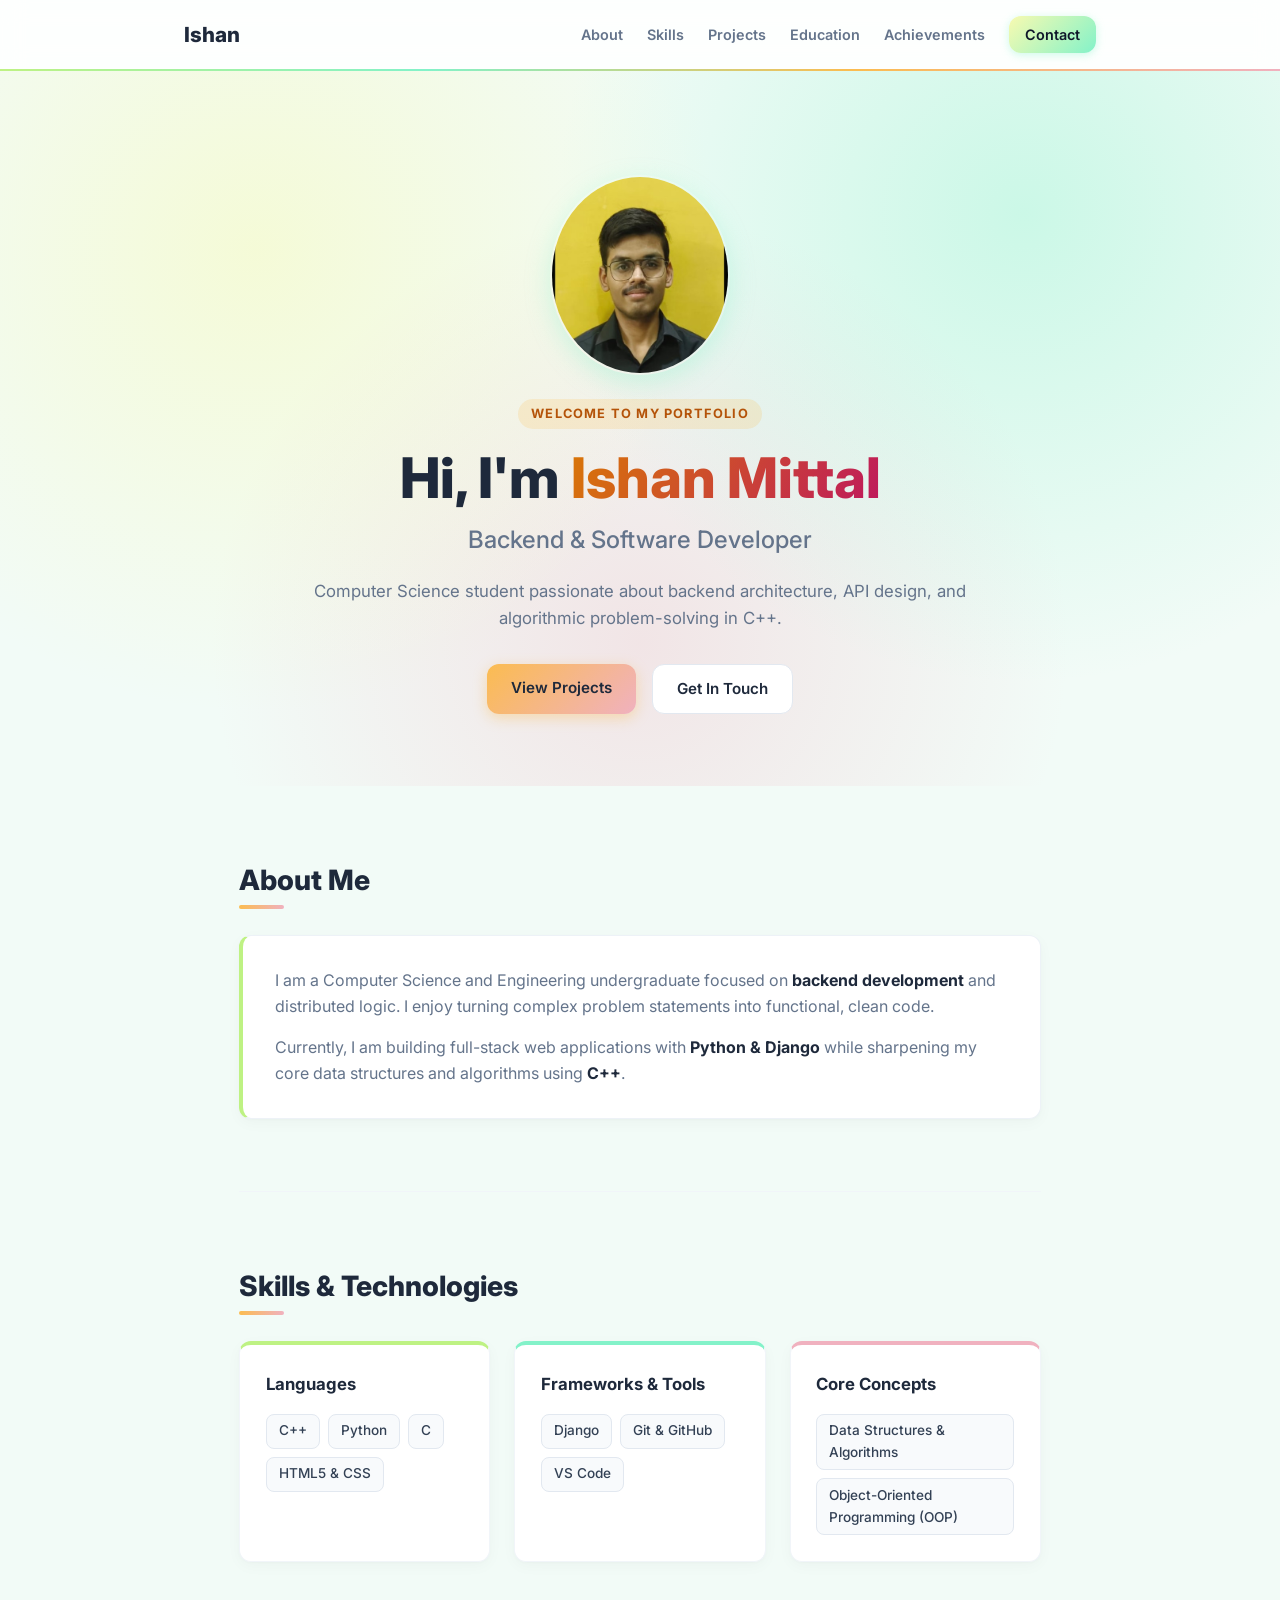
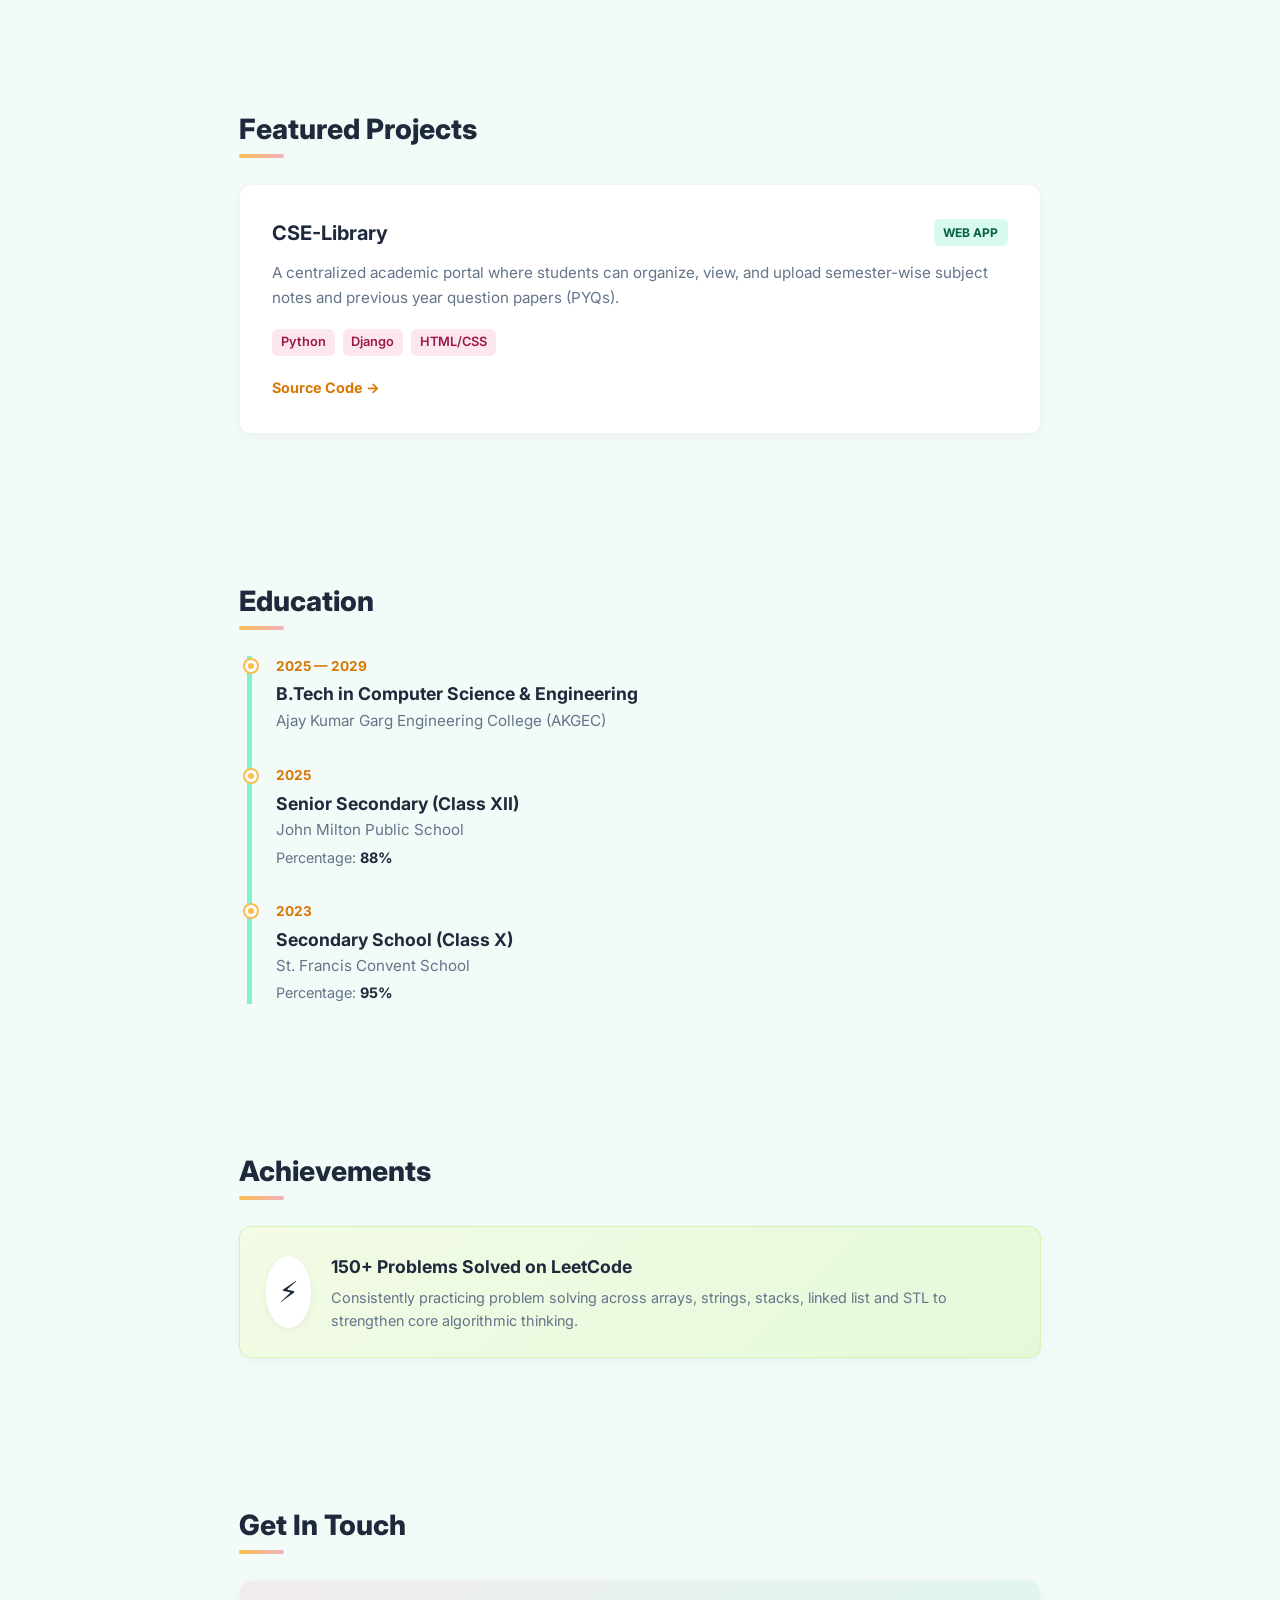
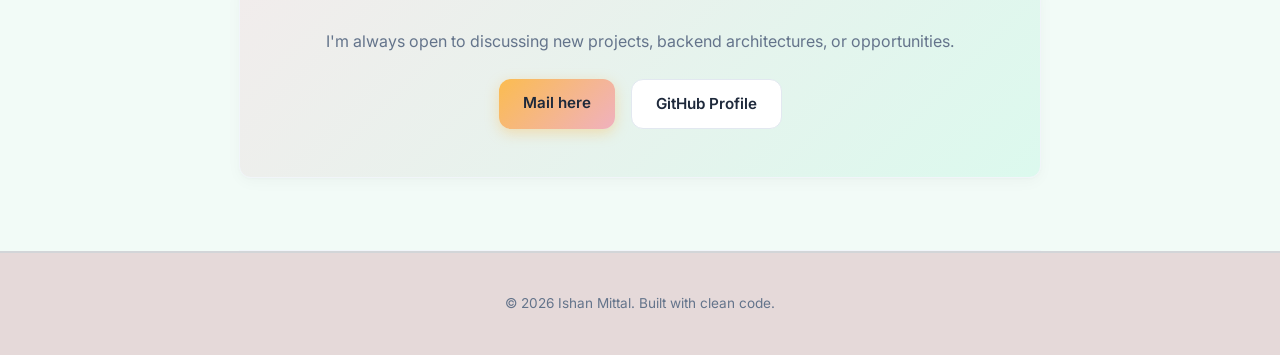
==== commit b083d0db: "change logo" ====
--- a/index.html
+++ b/index.html
@@ -15,7 +15,7 @@
   <!-- Navigation -->
   <nav class="nav">
     <div class="nav-container">
-      <a href="#home" class="logo">Portfolio<span>/</span></a>
+      <a href="#home" class="logo">Ishan</a>
       <div class="nav-links">
         <a href="#about">About</a>
         <a href="#skills">Skills</a>
